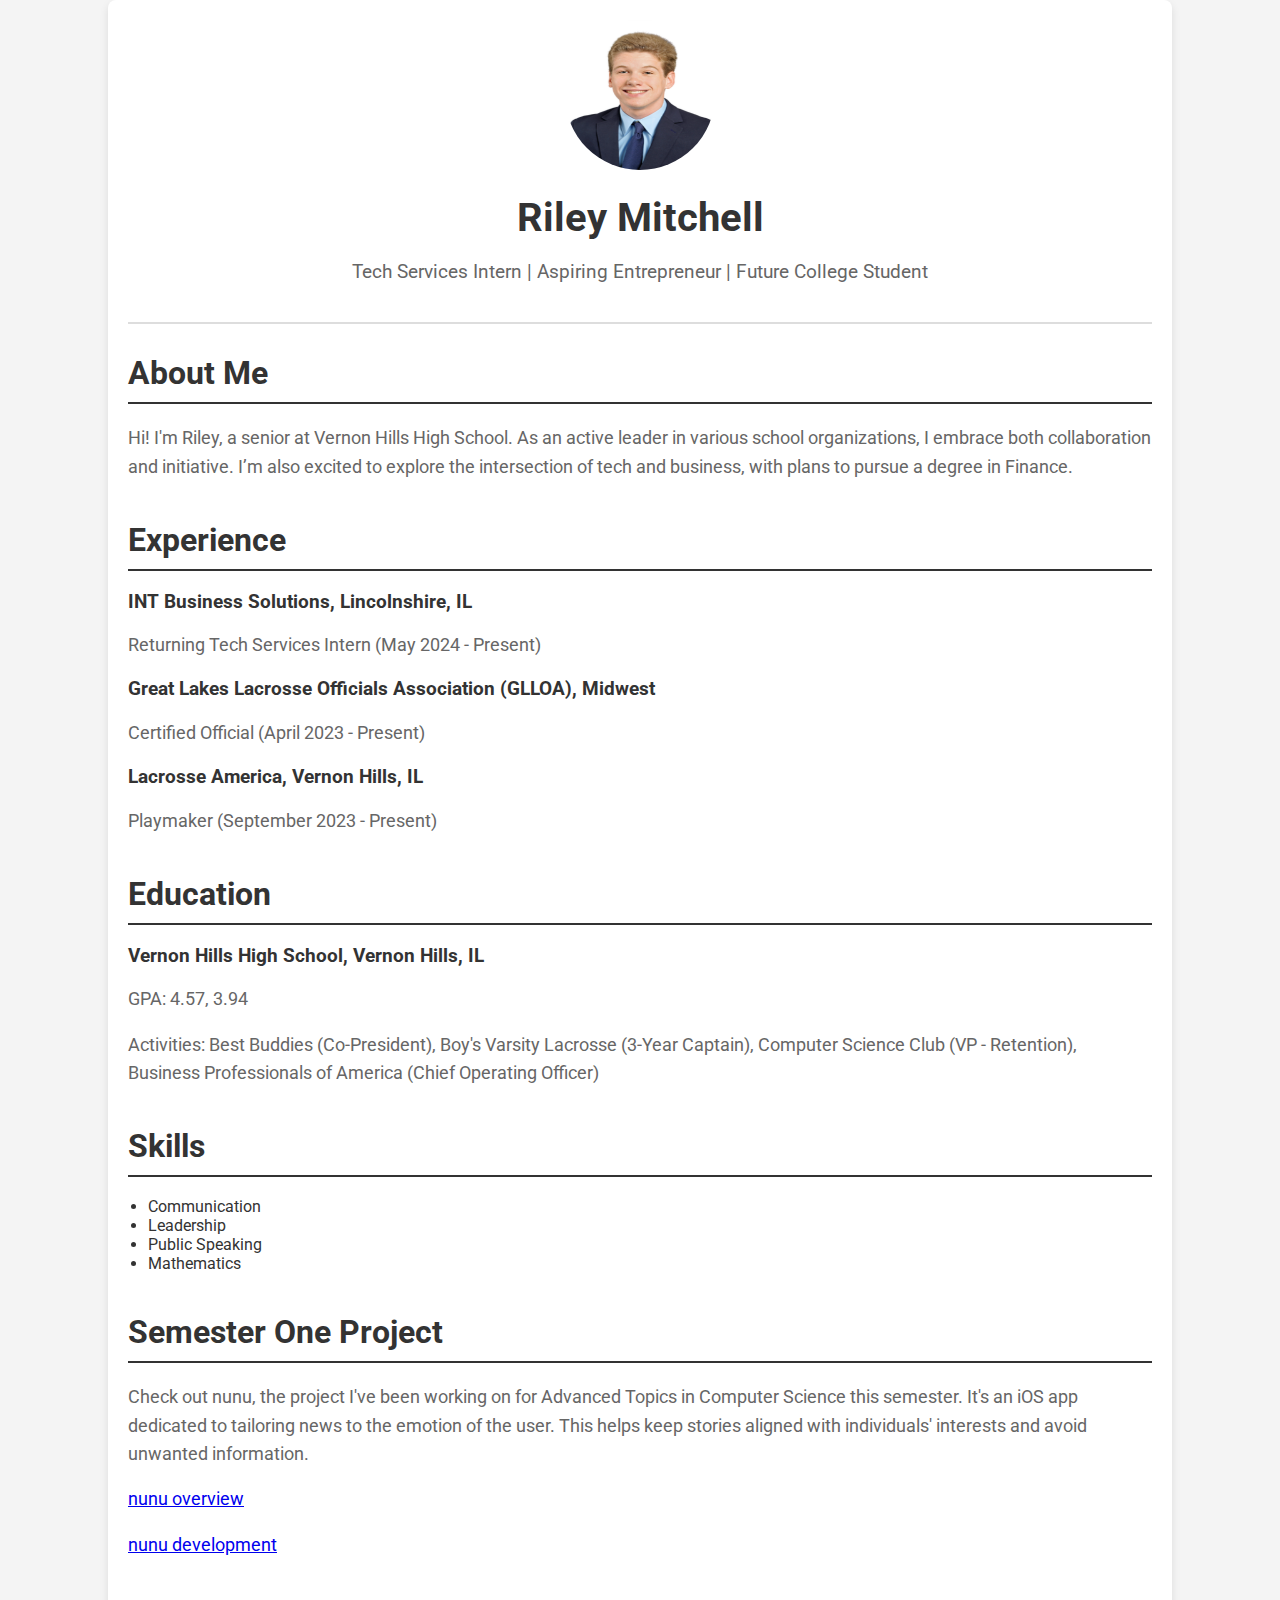
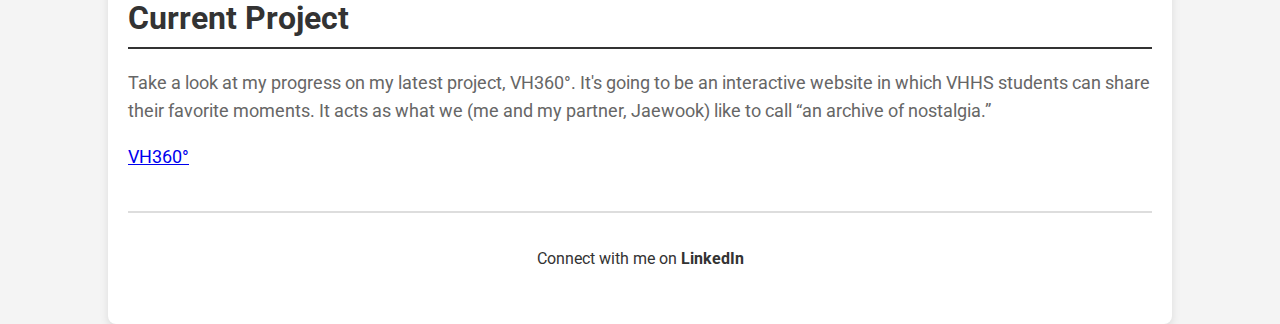
==== index.html @ 80920b5d "Update index.html" ====
<!DOCTYPE html>
<html lang="en">
<head>
    <meta charset="UTF-8">
    <meta name="viewport" content="width=device-width, initial-scale=1.0">
    <title>Riley Mitchell - Portfolio</title>
    <link href="https://fonts.googleapis.com/css2?family=Roboto:wght@400;700&display=swap" rel="stylesheet">
    <style>
        body {
            font-family: 'Roboto', sans-serif;
            margin: 0;
            padding: 0;
            background-color: #f4f4f4;
            color: #333;
        }
        .container {
            width: 80%;
            max-width: 1200px;
            margin: 0 auto;
            padding: 20px;
            background: #fff;
            box-shadow: 0 4px 8px rgba(0, 0, 0, 0.1);
            border-radius: 8px;
        }
        .header {
            text-align: center;
            padding-bottom: 20px;
            border-bottom: 2px solid #ddd;
        }
        .header img {
            border-radius: 50%;
            width: 150px;
            height: 150px;
        }
        .header h1 {
            margin: 20px 0 10px;
            font-size: 2.5em;
            color: #333;
        }
        .header p {
            font-size: 1.2em;
            color: #666;
        }
        .content {
            margin-top: 30px;
        }
        .section {
            margin-bottom: 40px;
        }
        .section h2 {
            font-size: 2em;
            margin-bottom: 20px;
            color: #333;
            border-bottom: 2px solid #333;
            padding-bottom: 10px;
        }
        .section p {
            font-size: 1.1em;
            line-height: 1.6;
            color: #666;
        }
        .section ul {
            padding-left: 20px;
        }
        .footer {
            text-align: center;
            padding: 20px;
            border-top: 2px solid #ddd;
        }
        .footer a {
            text-decoration: none;
            color: #333;
            font-weight: 700;
        }
        .footer a:hover {
            color: #0073b1; /* LinkedIn blue */
        }
    </style>
</head>
<body>

    <div class="container">
        <div class="header">
            <img src="Headshot.png" alt="Riley Mitchell">
            <h1>Riley Mitchell</h1>
            <p>Tech Services Intern | Aspiring Entrepreneur | Future College Student</p>
        </div>

        <div class="content">
            <div class="section">
                <h2>About Me</h2>
                <p>Hi! I'm Riley, a senior at Vernon Hills High School. As an active leader in various school organizations, I embrace both collaboration and initiative. I’m also excited to explore the intersection of tech and business, with plans to pursue a degree in Finance.</p>
            </div>

            <div class="section">
                <h2>Experience</h2>
                <h3>INT Business Solutions, Lincolnshire, IL</h3>
                <p>Returning Tech Services Intern (May 2024 - Present)</p>
                <h3>Great Lakes Lacrosse Officials Association (GLLOA), Midwest</h3>
                <p>Certified Official (April 2023 - Present)</p>
                <h3>Lacrosse America, Vernon Hills, IL</h3>
                <p>Playmaker (September 2023 - Present)</p>
            </div>

            <div class="section">
                <h2>Education</h2>
                <h3>Vernon Hills High School, Vernon Hills, IL</h3>
                <p>GPA: 4.57, 3.94</p>
                <p>Activities: Best Buddies (Co-President), Boy's Varsity Lacrosse (3-Year Captain),
                     Computer Science Club (VP - Retention), Business Professionals of America (Chief Operating Officer)</p>
            </div>

            <div class="section">
                <h2>Skills</h2>
                <ul>
                    <li>Communication</li>
                    <li>Leadership</li>
                    <li>Public Speaking</li>
                    <li>Mathematics</li>
                </ul>
            </div>

            <div class="section">
                <h2>Semester One Project</h2>
                <p>Check out nunu, the project I've been working on for Advanced Topics in Computer Science this semester. It's an iOS app dedicated to tailoring news to the emotion of the user. This helps keep stories aligned with individuals' interests and avoid unwanted information.</p>
                <p><a href="overview.html" target="_blank">nunu overview</a></p>
                <p><a href="development.html" target="_blank">nunu development</a></p>
            </div>

            <div class="section">
                <h2>Current Project</h2>
                <p>Take a look at my progress on my latest project, VH360°. It's going to be an interactive website in which VHHS students can share their favorite moments. It acts as what we (me and my partner, Jaewook) like to call “an archive of nostalgia.”</p>
                <p><a href="360.html" target="_blank">VH360°</a></p>
            </div>
        </div>

        <div class="footer">
            <p>Connect with me on <a href="https://www.linkedin.com/in/iamrileymitchell" target="_blank">LinkedIn</a></p>
        </div>

    </div>

</body>
</html>
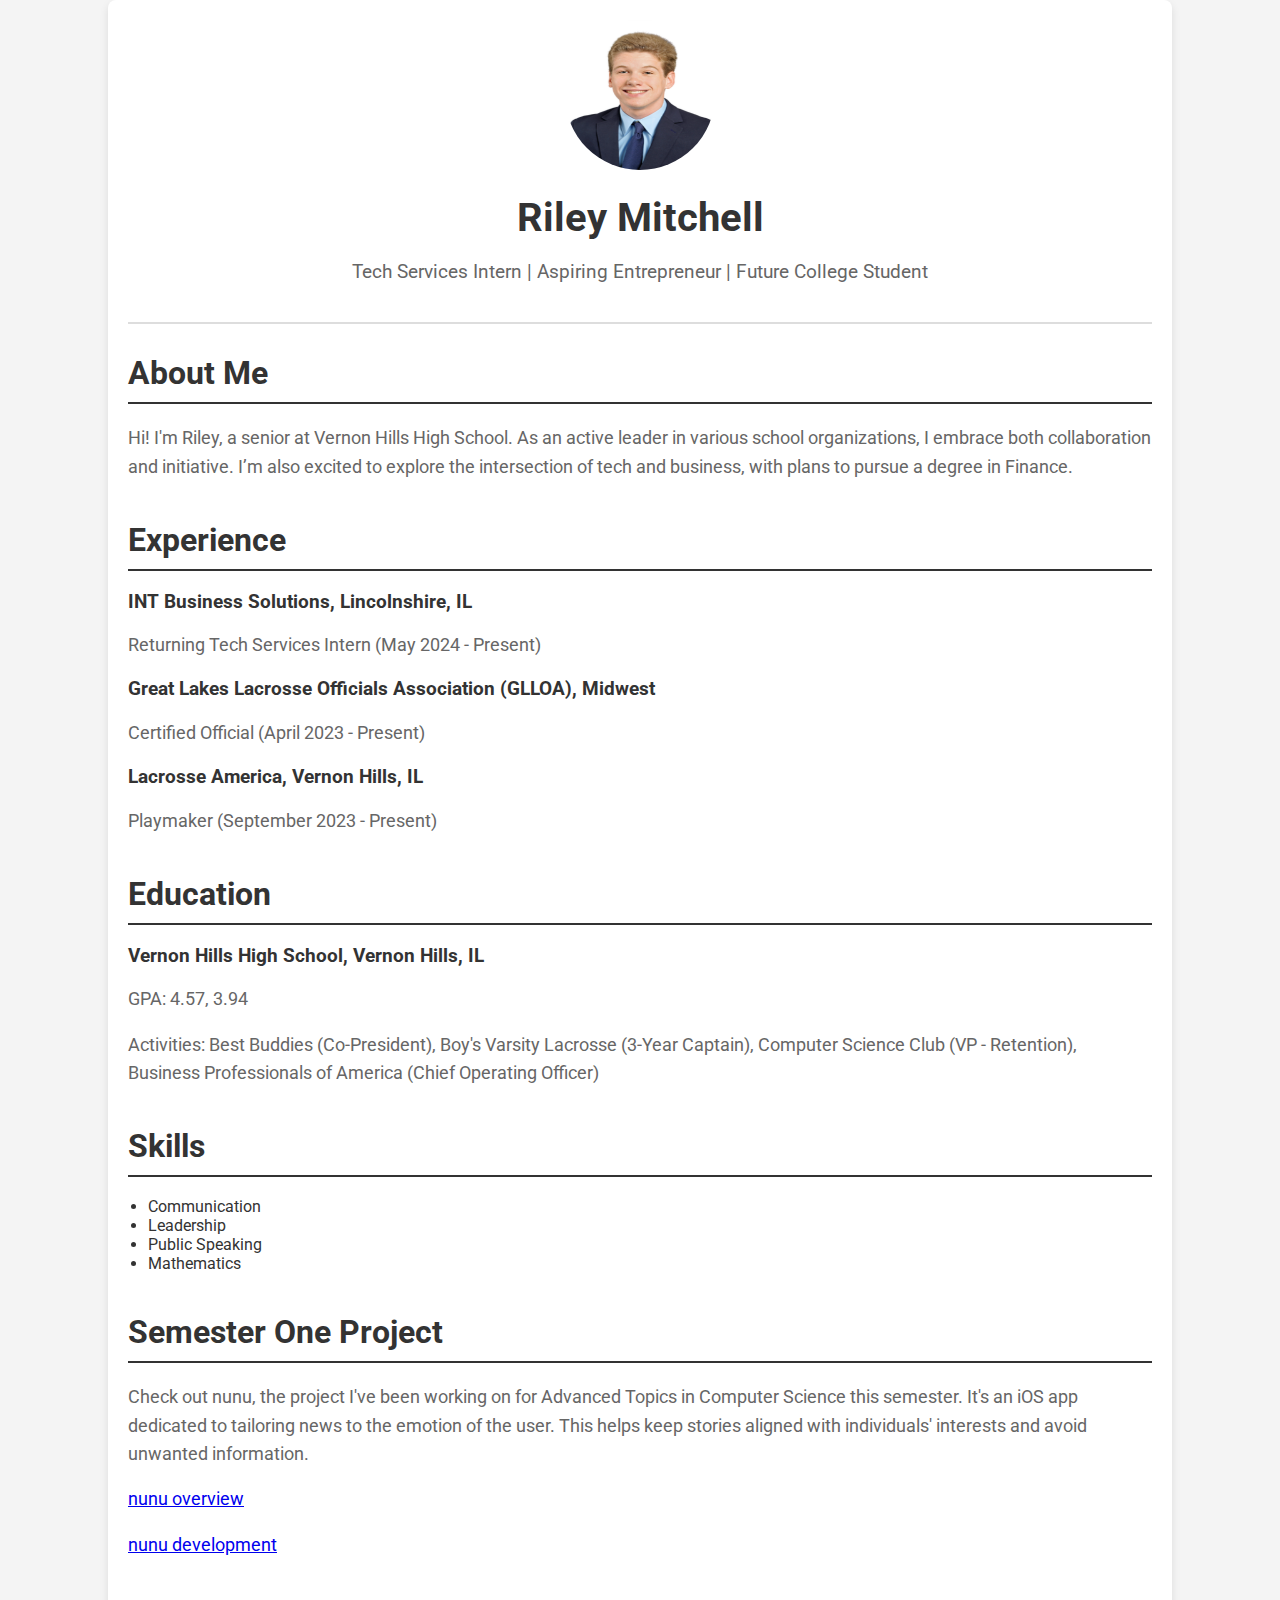
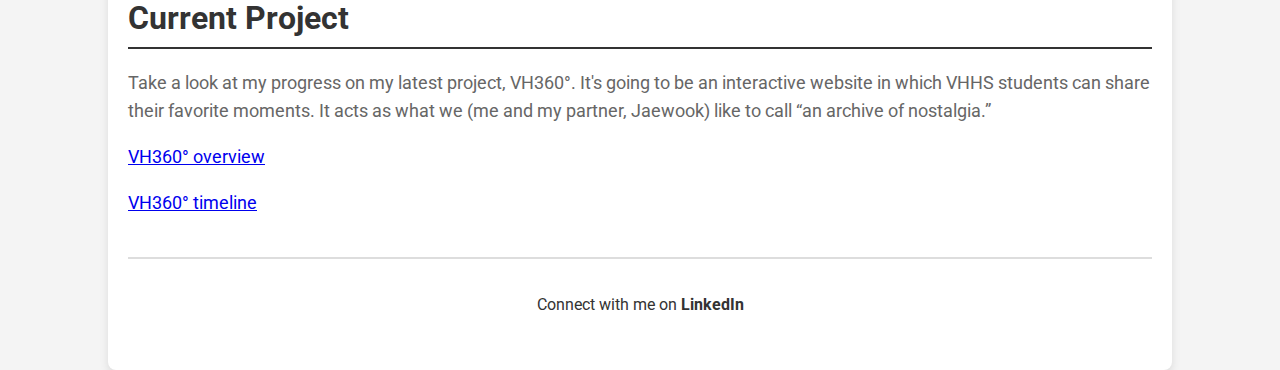
==== commit e01b24c9: "Update index.html" ====
--- a/index.html
+++ b/index.html
@@ -130,7 +130,8 @@
             <div class="section">
                 <h2>Current Project</h2>
                 <p>Take a look at my progress on my latest project, VH360°. It's going to be an interactive website in which VHHS students can share their favorite moments. It acts as what we (me and my partner, Jaewook) like to call “an archive of nostalgia.”</p>
-                <p><a href="360.html" target="_blank">VH360°</a></p>
+                <p><a href="360overview.html" target="_blank">VH360° overview</a></p>
+                <p><a href="360timeline.html" target="_blank">VH360° timeline</a></p>
             </div>
         </div>
 
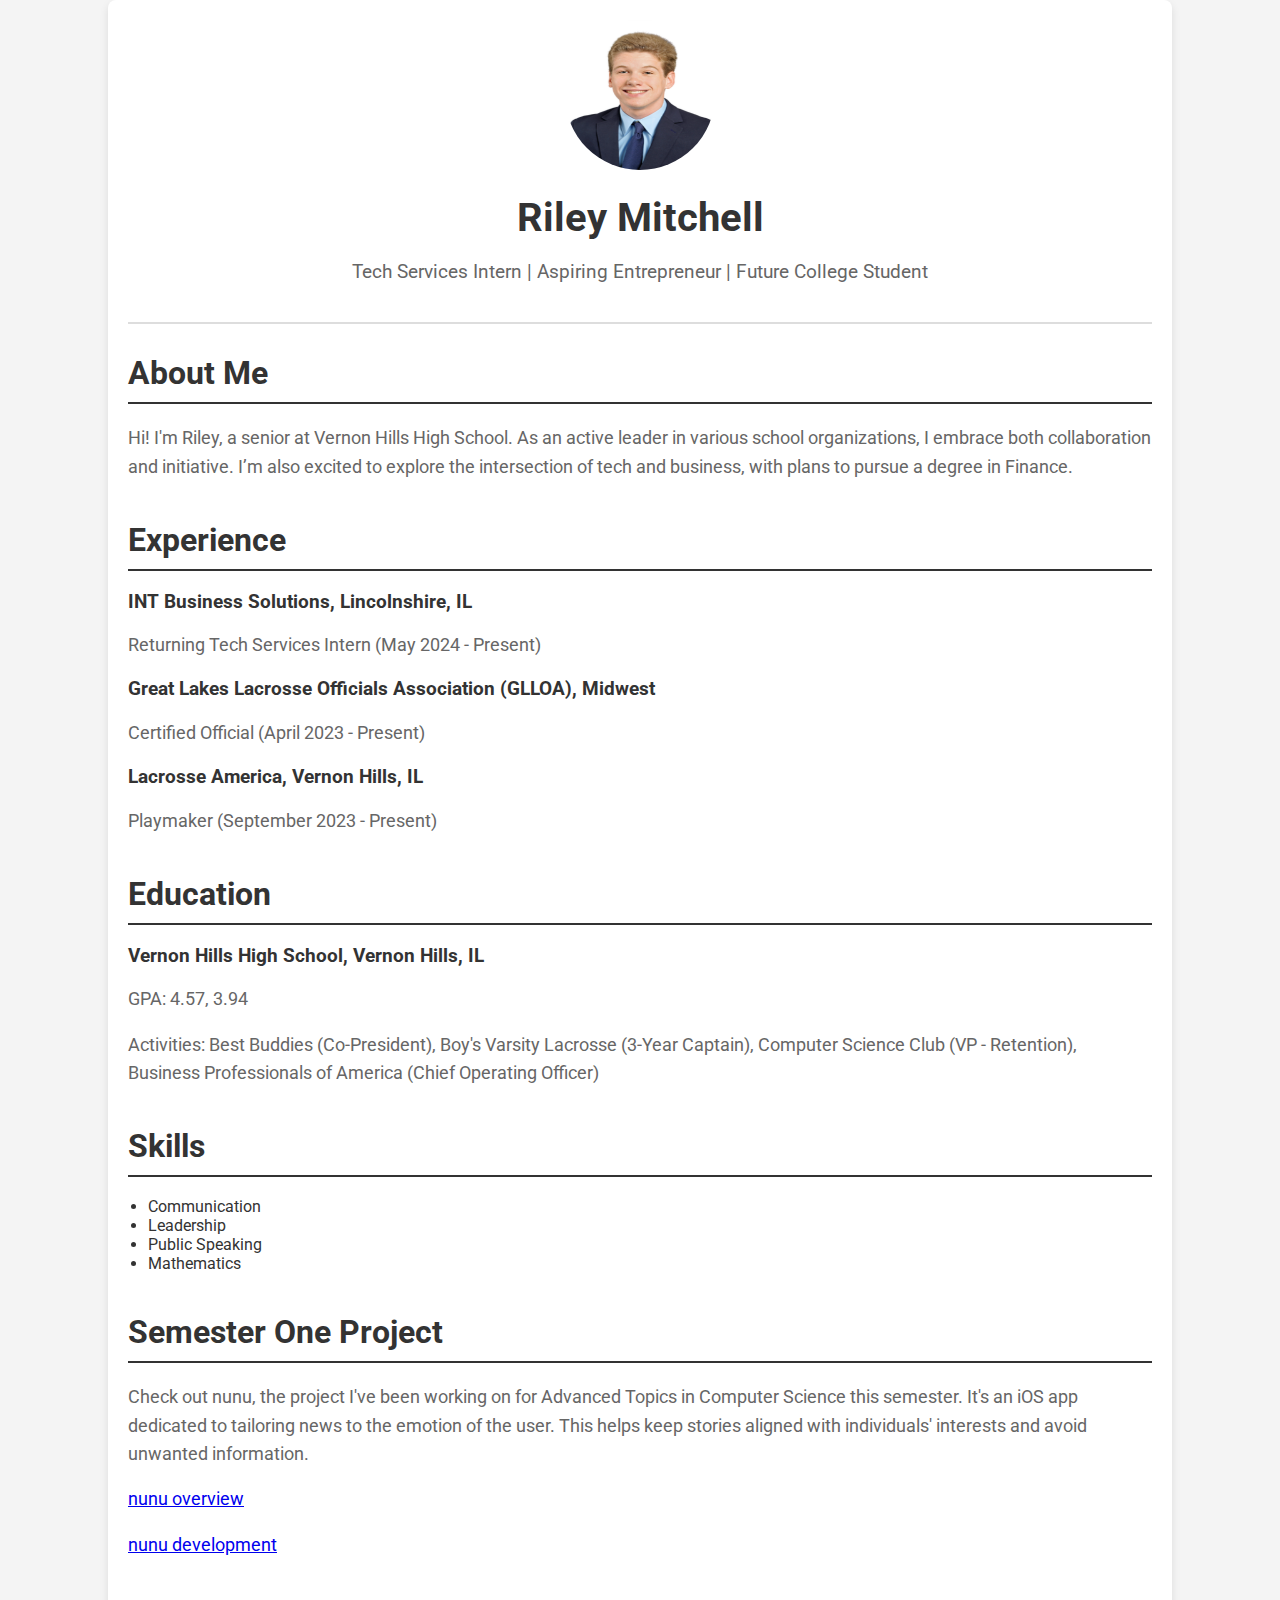
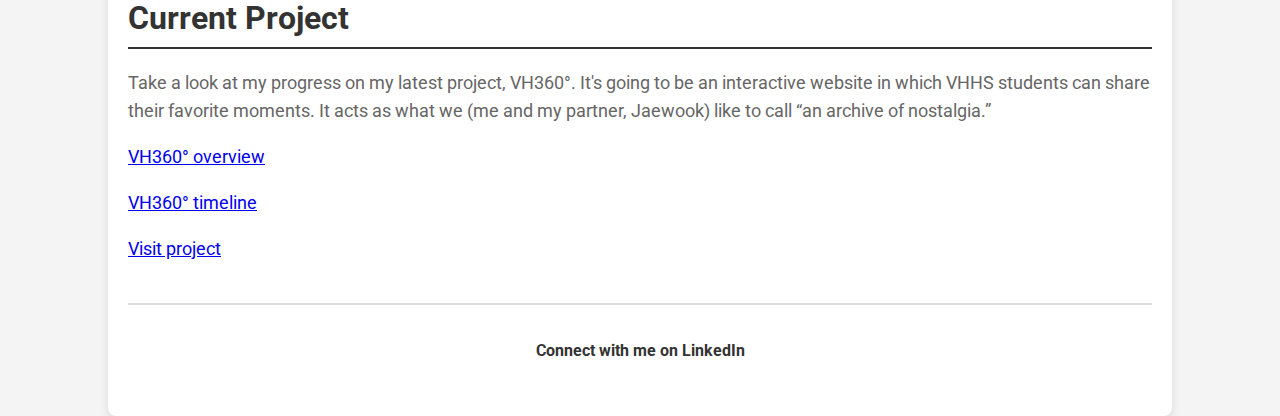
==== commit 013922bf: "Update index.html" ====
--- a/index.html
+++ b/index.html
@@ -132,6 +132,7 @@
                 <p>Take a look at my progress on my latest project, VH360°. It's going to be an interactive website in which VHHS students can share their favorite moments. It acts as what we (me and my partner, Jaewook) like to call “an archive of nostalgia.”</p>
                 <p><a href="360overview.html" target="_blank">VH360° overview</a></p>
                 <p><a href="360timeline.html" target="_blank">VH360° timeline</a></p>
+                <p><a href="https://riley-mitchell.github.io/VH-360-degrees/">Visit project</p>
             </div>
         </div>
 
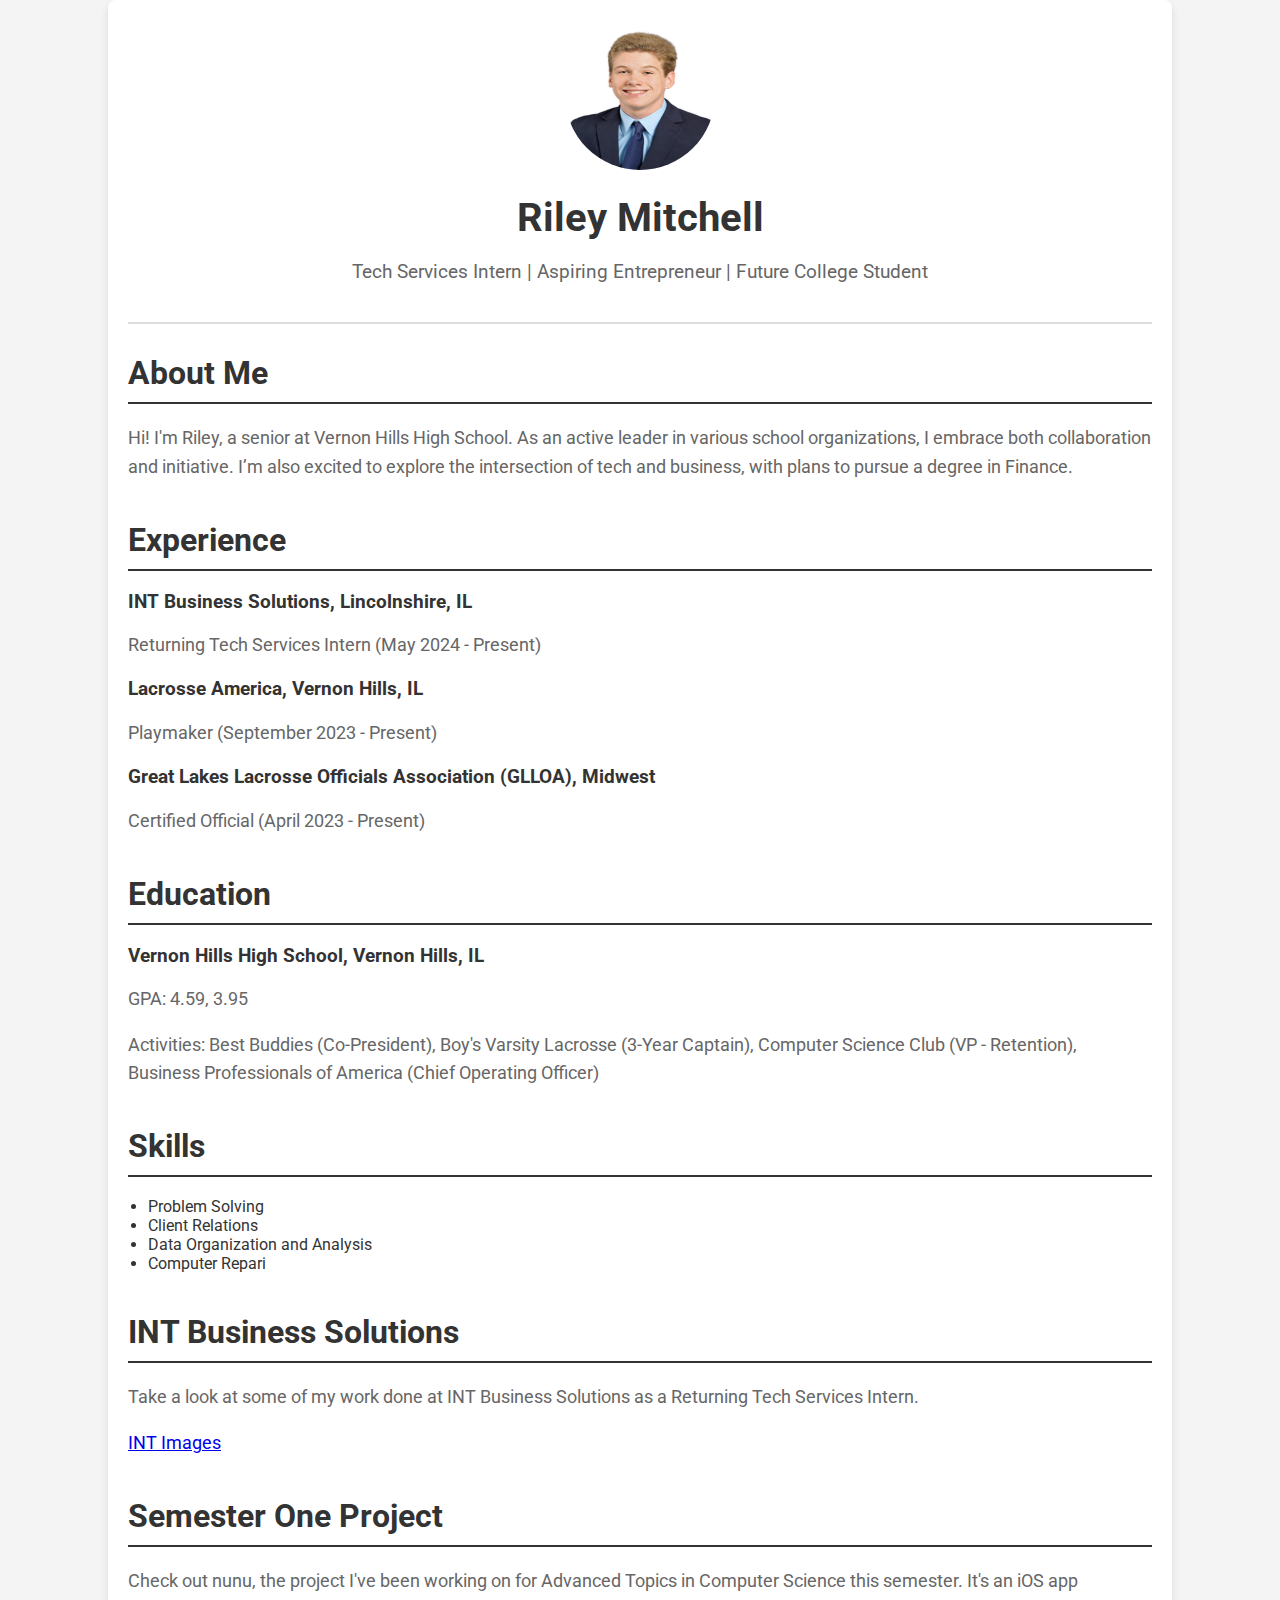
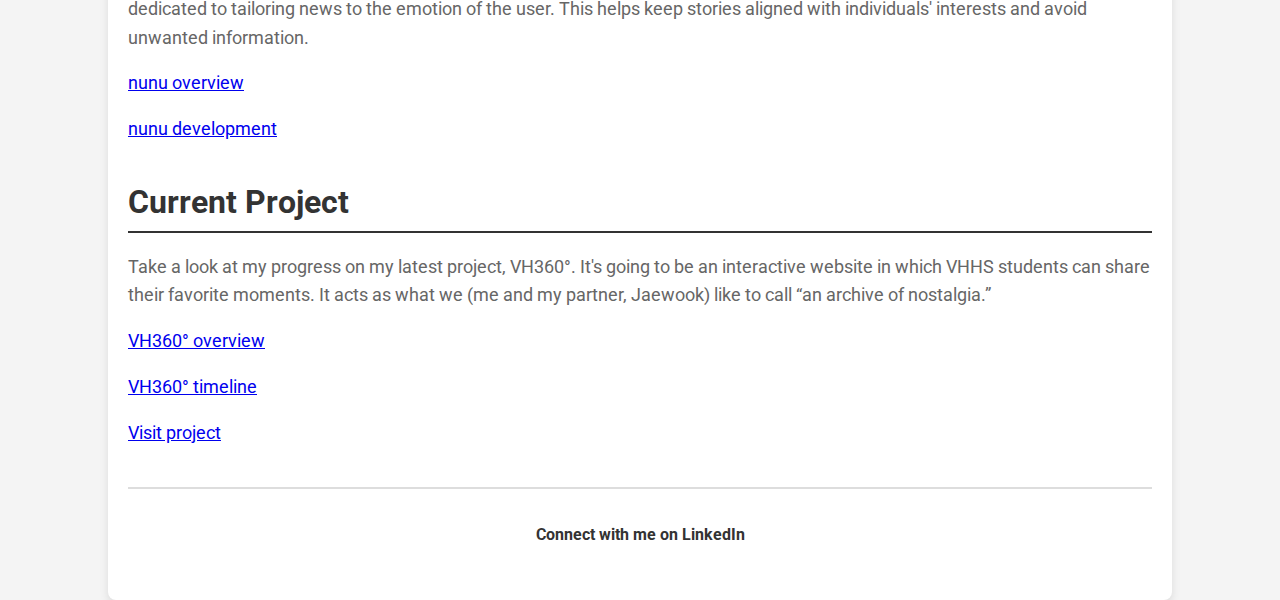
==== commit 4dddb612: "Update index.html" ====
--- a/index.html
+++ b/index.html
@@ -96,16 +96,16 @@
                 <h2>Experience</h2>
                 <h3>INT Business Solutions, Lincolnshire, IL</h3>
                 <p>Returning Tech Services Intern (May 2024 - Present)</p>
+                <h3>Lacrosse America, Vernon Hills, IL</h3>
+                <p>Playmaker (September 2023 - Present)</p>
                 <h3>Great Lakes Lacrosse Officials Association (GLLOA), Midwest</h3>
                 <p>Certified Official (April 2023 - Present)</p>
-                <h3>Lacrosse America, Vernon Hills, IL</h3>
-                <p>Playmaker (September 2023 - Present)</p>
             </div>
 
             <div class="section">
                 <h2>Education</h2>
                 <h3>Vernon Hills High School, Vernon Hills, IL</h3>
-                <p>GPA: 4.57, 3.94</p>
+                <p>GPA: 4.59, 3.95</p>
                 <p>Activities: Best Buddies (Co-President), Boy's Varsity Lacrosse (3-Year Captain),
                      Computer Science Club (VP - Retention), Business Professionals of America (Chief Operating Officer)</p>
             </div>
@@ -113,11 +113,17 @@
             <div class="section">
                 <h2>Skills</h2>
                 <ul>
-                    <li>Communication</li>
-                    <li>Leadership</li>
-                    <li>Public Speaking</li>
-                    <li>Mathematics</li>
+                    <li>Problem Solving</li>
+                    <li>Client Relations</li>
+                    <li>Data Organization and Analysis</li>
+                    <li>Computer Repari</li>
                 </ul>
+            </div>
+
+            <div class="section">
+                <h2>INT Business Solutions</h2>
+                <p>Take a look at some of my work done at INT Business Solutions as a Returning Tech Services Intern.</p>
+                <p><a href="int.html" target="_blank">INT Images</a></p>
             </div>
 
             <div class="section">
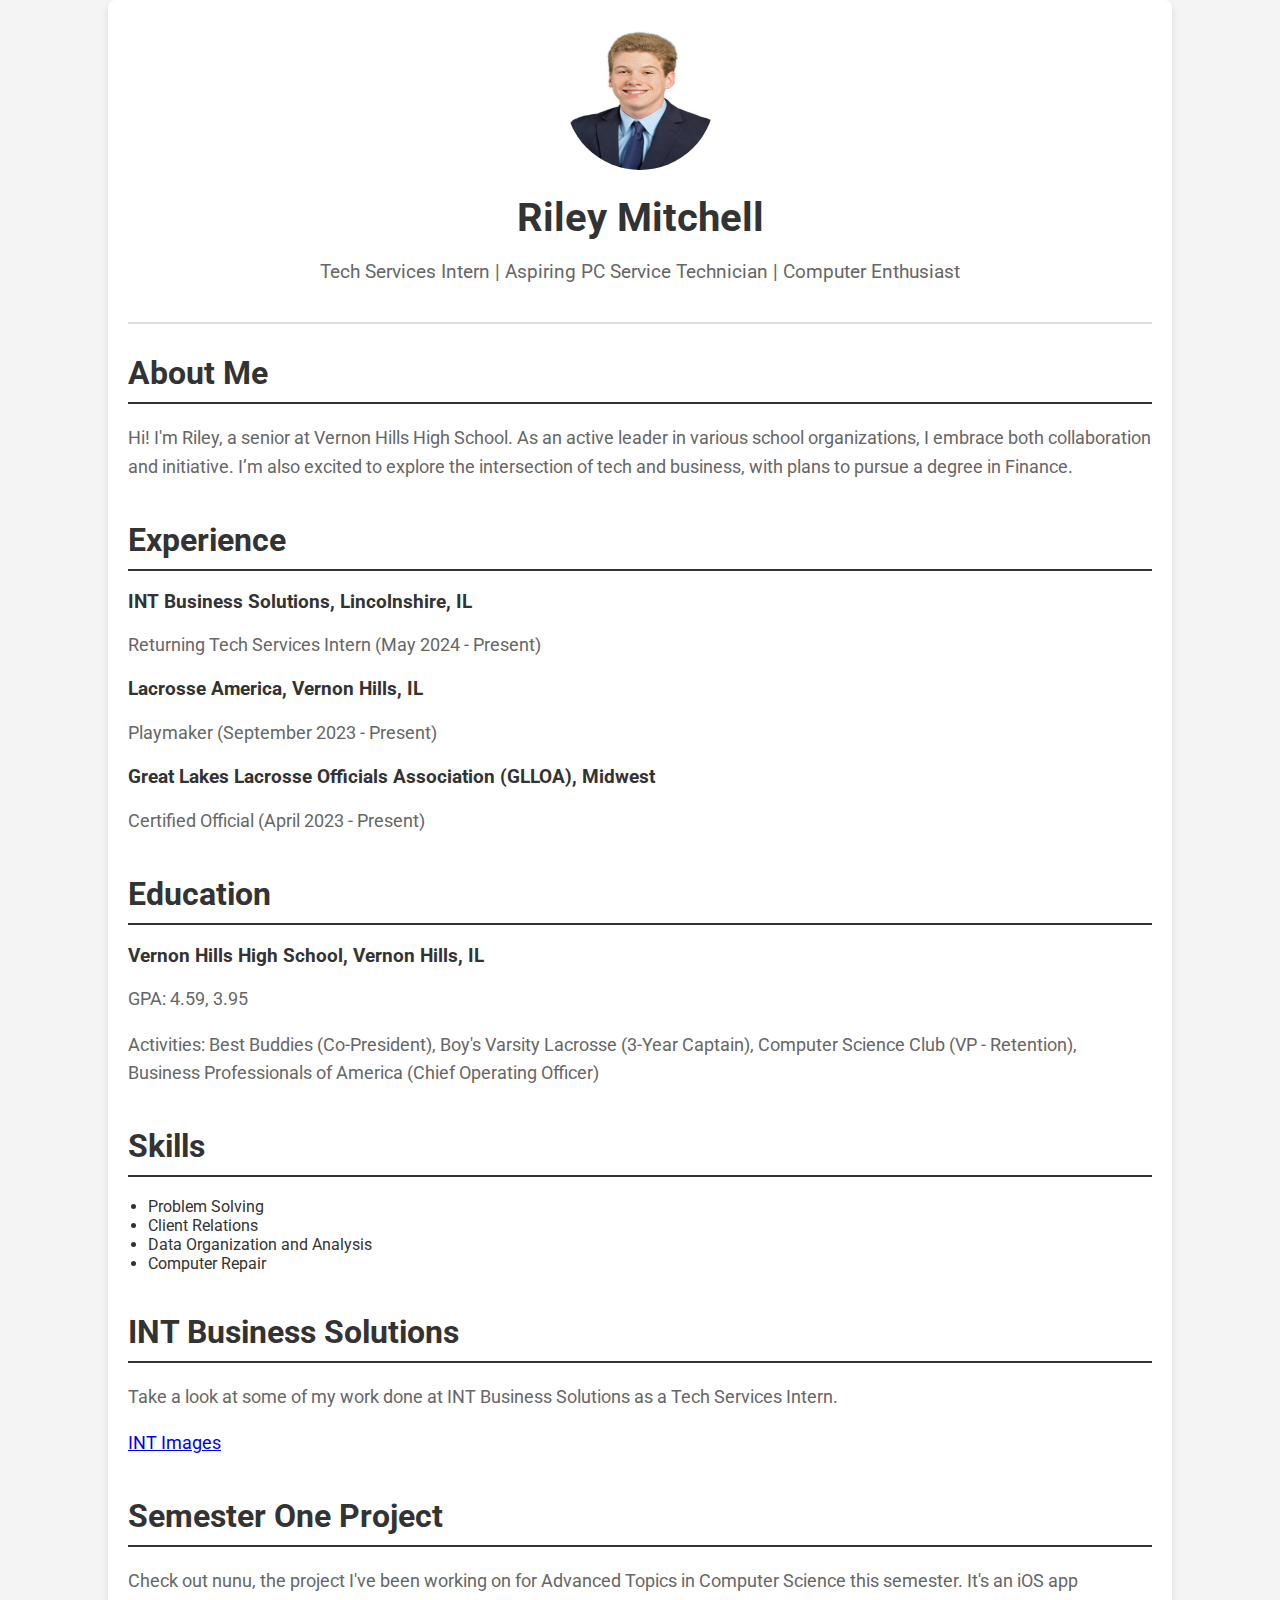
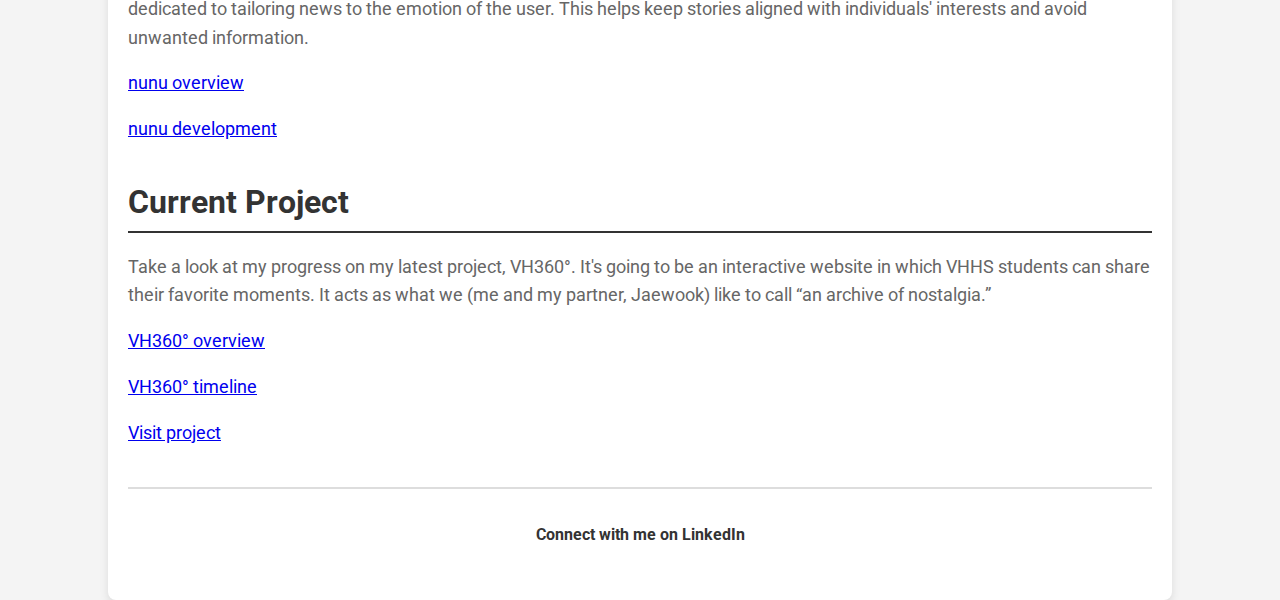
==== commit cfecb3e2: "Update index.html" ====
--- a/index.html
+++ b/index.html
@@ -83,7 +83,7 @@
         <div class="header">
             <img src="Headshot.png" alt="Riley Mitchell">
             <h1>Riley Mitchell</h1>
-            <p>Tech Services Intern | Aspiring Entrepreneur | Future College Student</p>
+            <p>Tech Services Intern | Aspiring PC Service Technician | Computer Enthusiast</p>
         </div>
 
         <div class="content">
@@ -116,13 +116,13 @@
                     <li>Problem Solving</li>
                     <li>Client Relations</li>
                     <li>Data Organization and Analysis</li>
-                    <li>Computer Repari</li>
+                    <li>Computer Repair</li>
                 </ul>
             </div>
 
             <div class="section">
                 <h2>INT Business Solutions</h2>
-                <p>Take a look at some of my work done at INT Business Solutions as a Returning Tech Services Intern.</p>
+                <p>Take a look at some of my work done at INT Business Solutions as a Tech Services Intern.</p>
                 <p><a href="int.html" target="_blank">INT Images</a></p>
             </div>
 
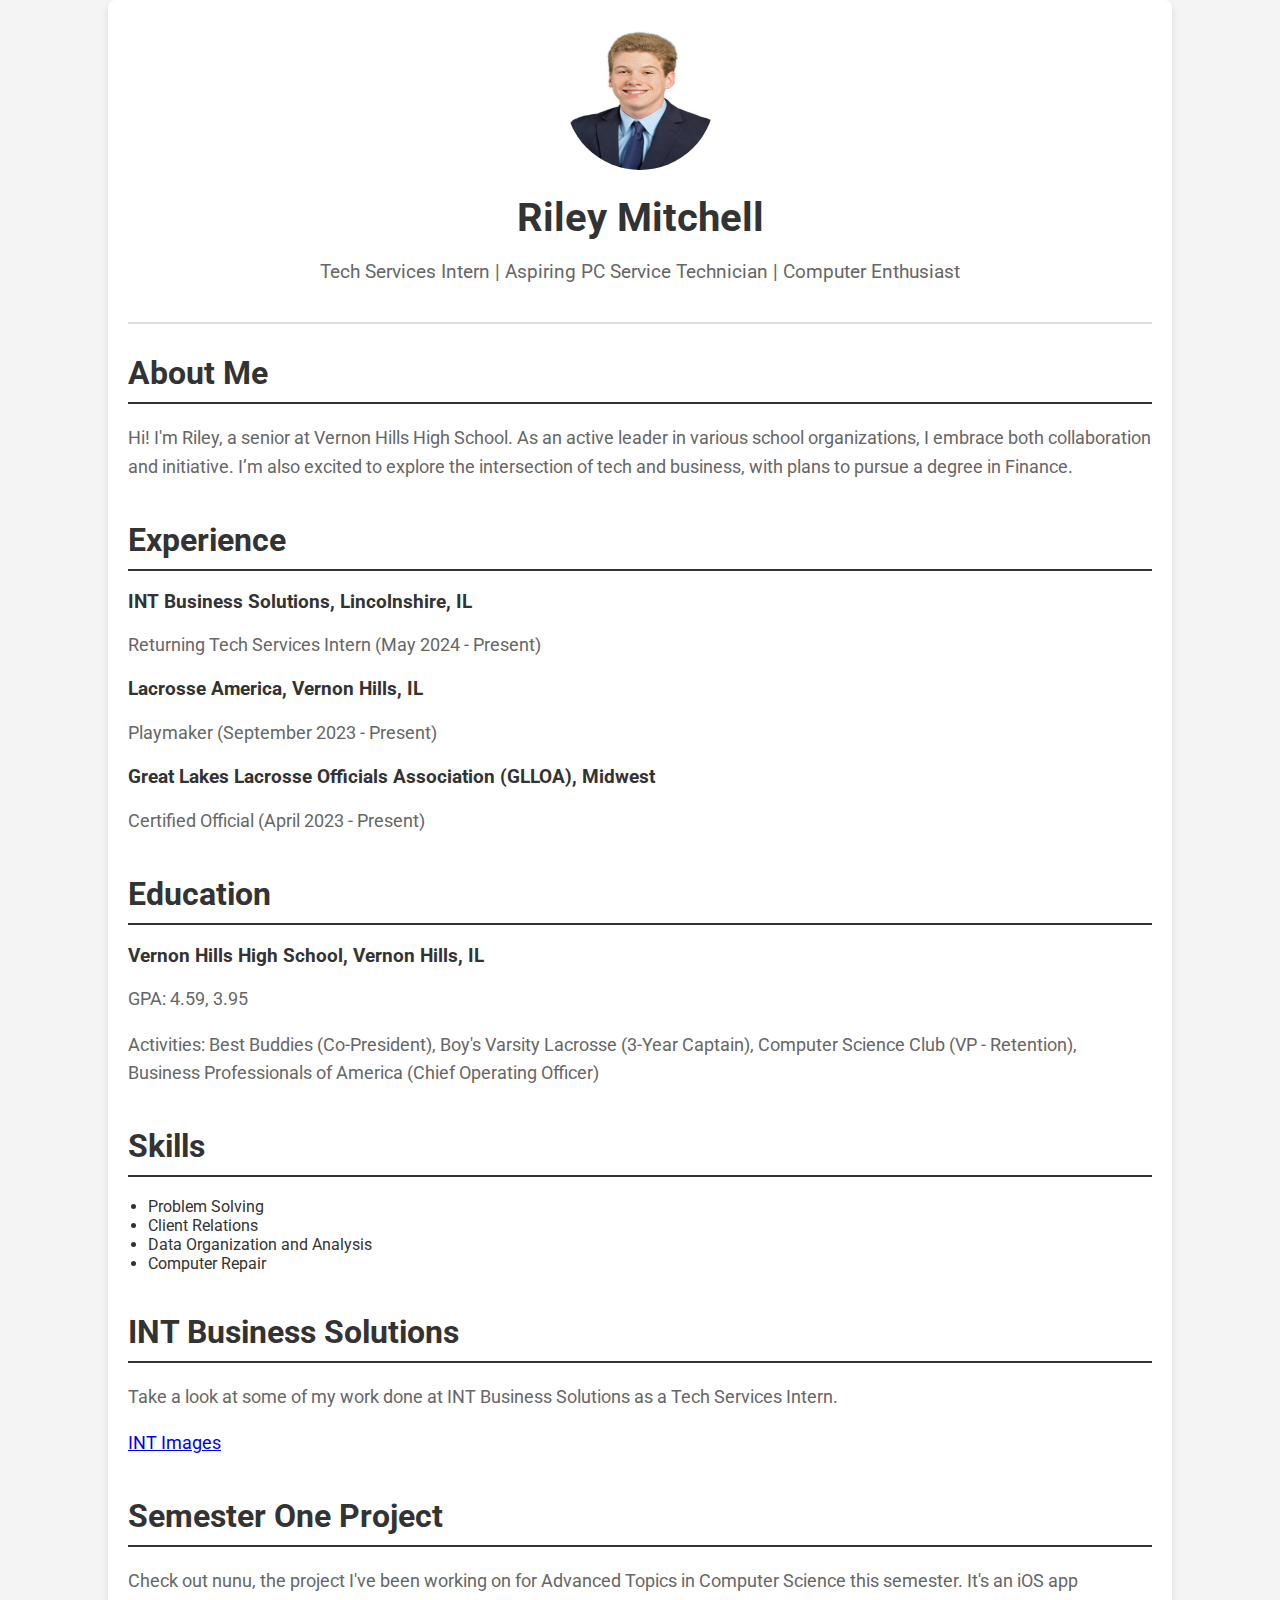
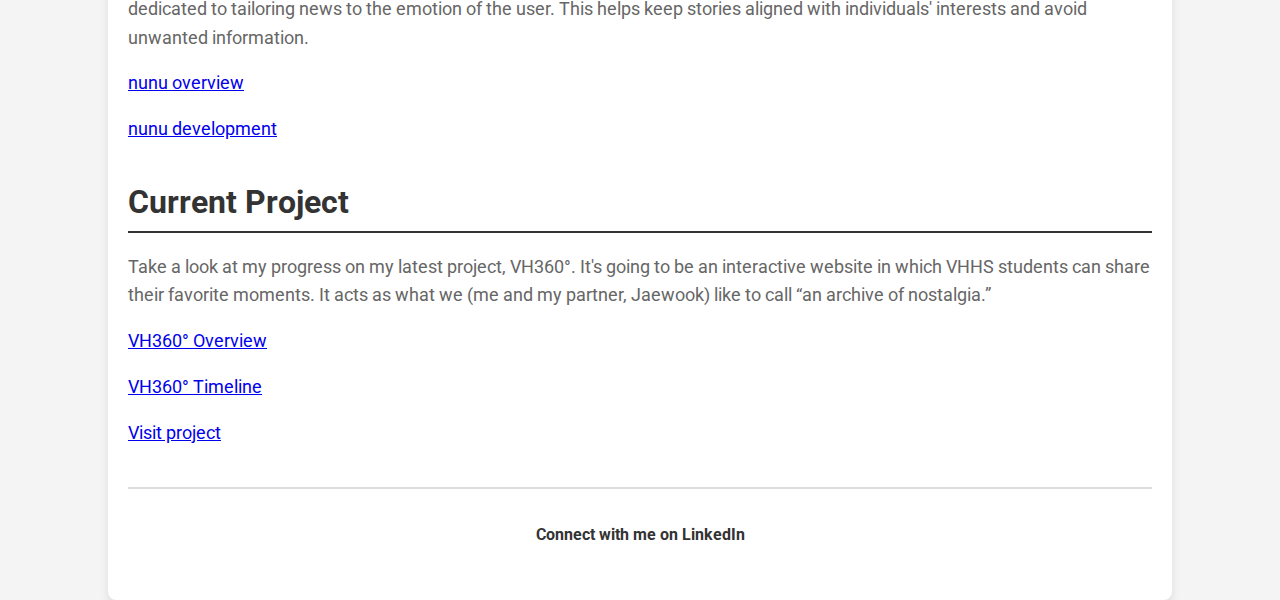
==== commit 8e676078: "Update index.html" ====
--- a/index.html
+++ b/index.html
@@ -136,8 +136,8 @@
             <div class="section">
                 <h2>Current Project</h2>
                 <p>Take a look at my progress on my latest project, VH360°. It's going to be an interactive website in which VHHS students can share their favorite moments. It acts as what we (me and my partner, Jaewook) like to call “an archive of nostalgia.”</p>
-                <p><a href="360overview.html" target="_blank">VH360° overview</a></p>
-                <p><a href="360timeline.html" target="_blank">VH360° timeline</a></p>
+                <p><a href="360overview.html" target="_blank">VH360° Overview</a></p>
+                <p><a href="360timeline.html" target="_blank">VH360° Timeline</a></p>
                 <p><a href="https://riley-mitchell.github.io/VH-360-degrees/">Visit project</p>
             </div>
         </div>
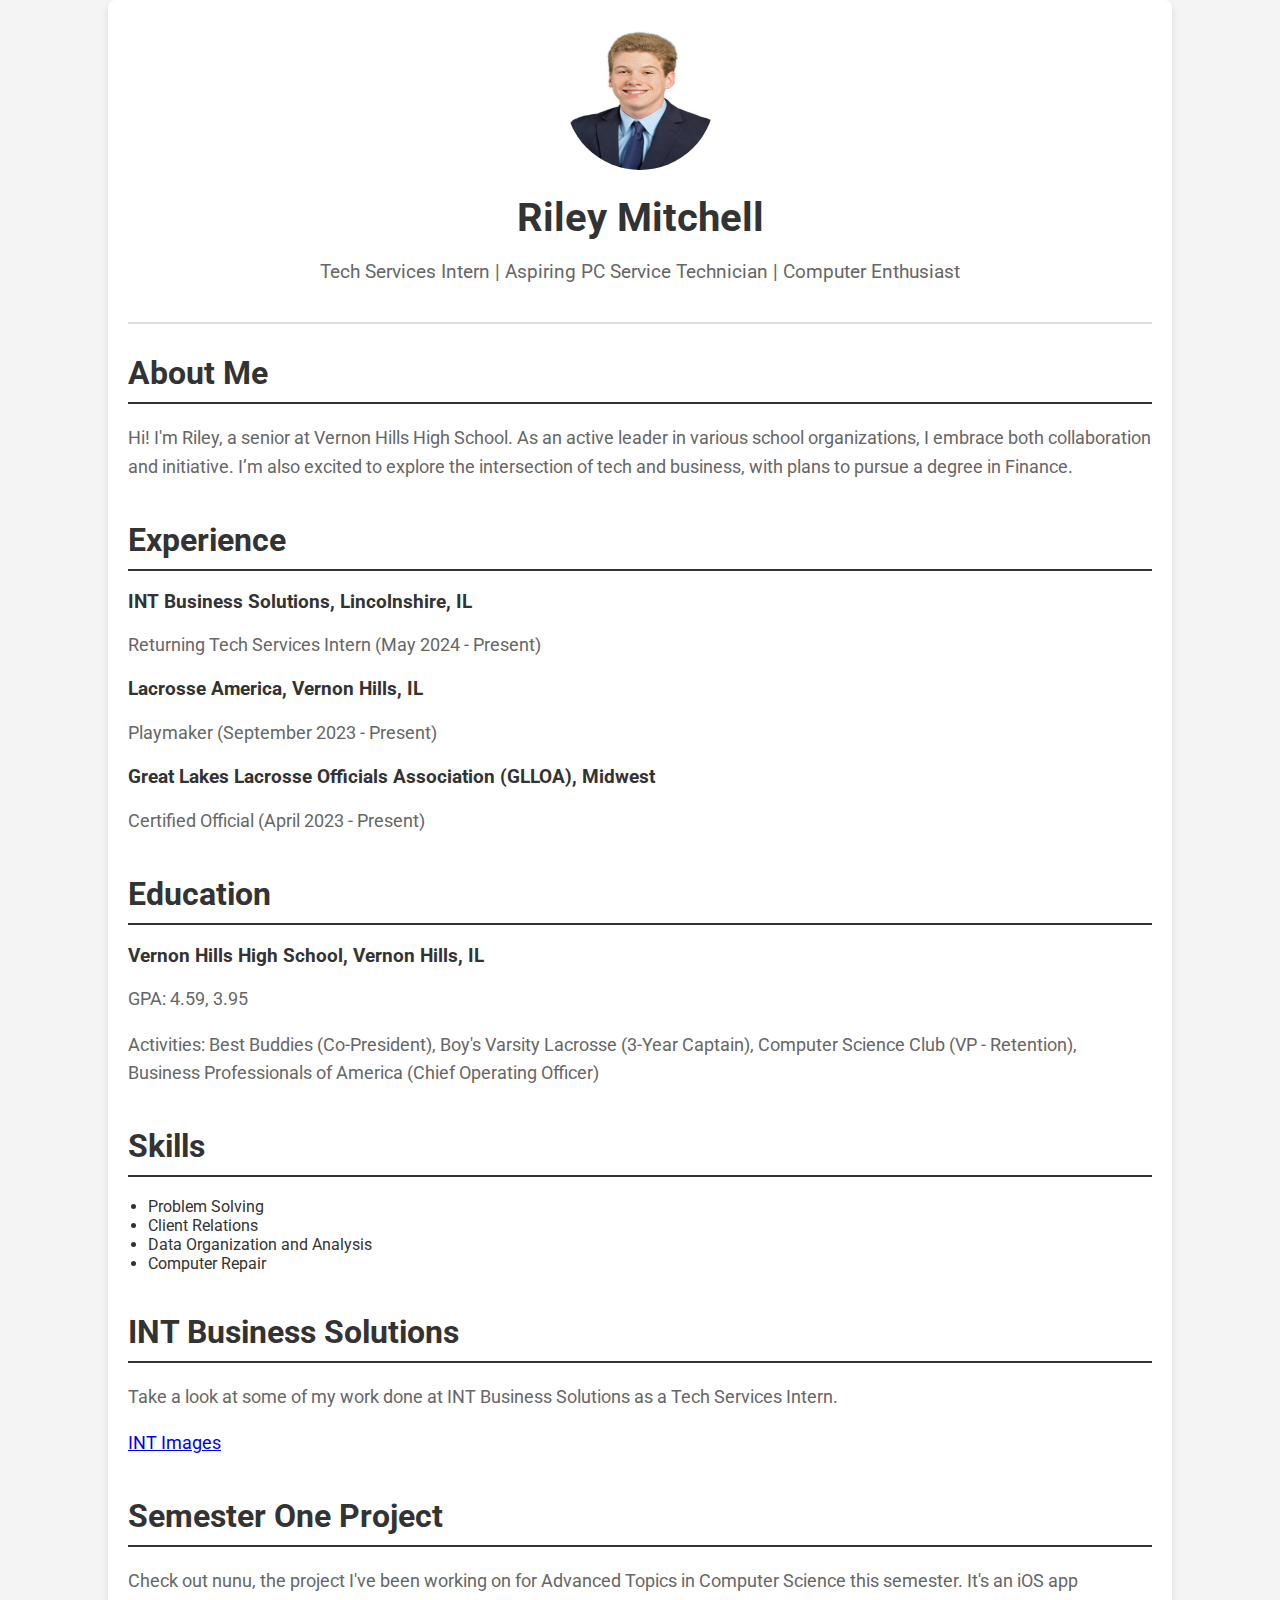
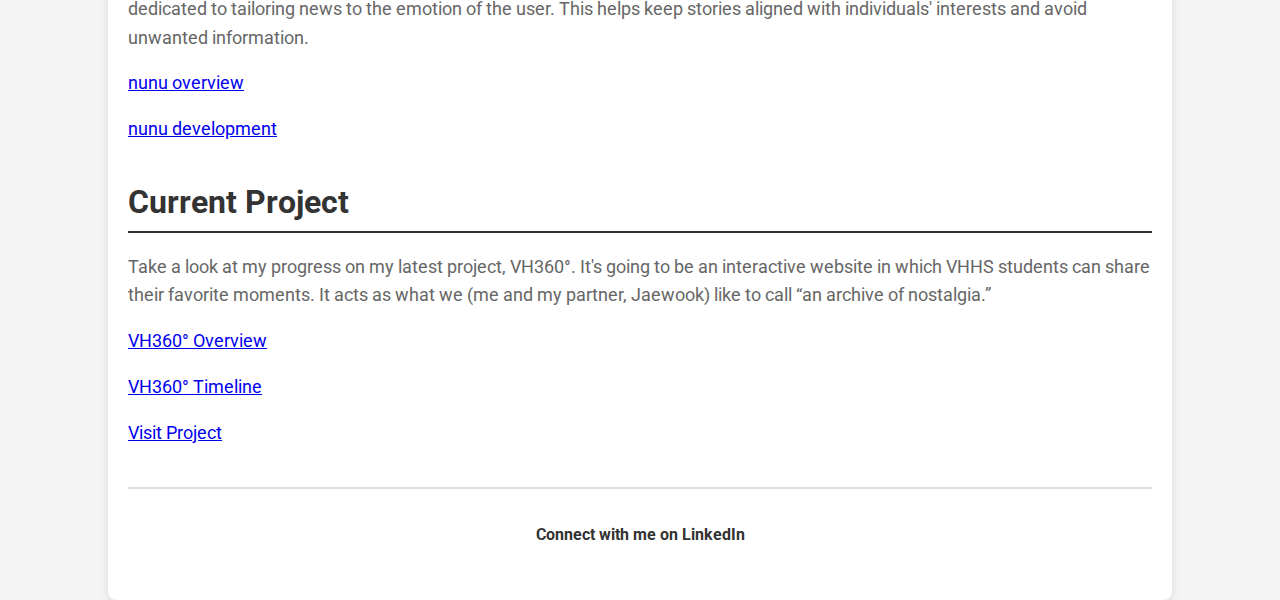
==== commit dac17c33: "Update index.html" ====
--- a/index.html
+++ b/index.html
@@ -138,7 +138,7 @@
                 <p>Take a look at my progress on my latest project, VH360°. It's going to be an interactive website in which VHHS students can share their favorite moments. It acts as what we (me and my partner, Jaewook) like to call “an archive of nostalgia.”</p>
                 <p><a href="360overview.html" target="_blank">VH360° Overview</a></p>
                 <p><a href="360timeline.html" target="_blank">VH360° Timeline</a></p>
-                <p><a href="https://riley-mitchell.github.io/VH-360-degrees/">Visit project</p>
+                <p><a href="https://riley-mitchell.github.io/VH-360-degrees/">Visit Project</p>
             </div>
         </div>
 
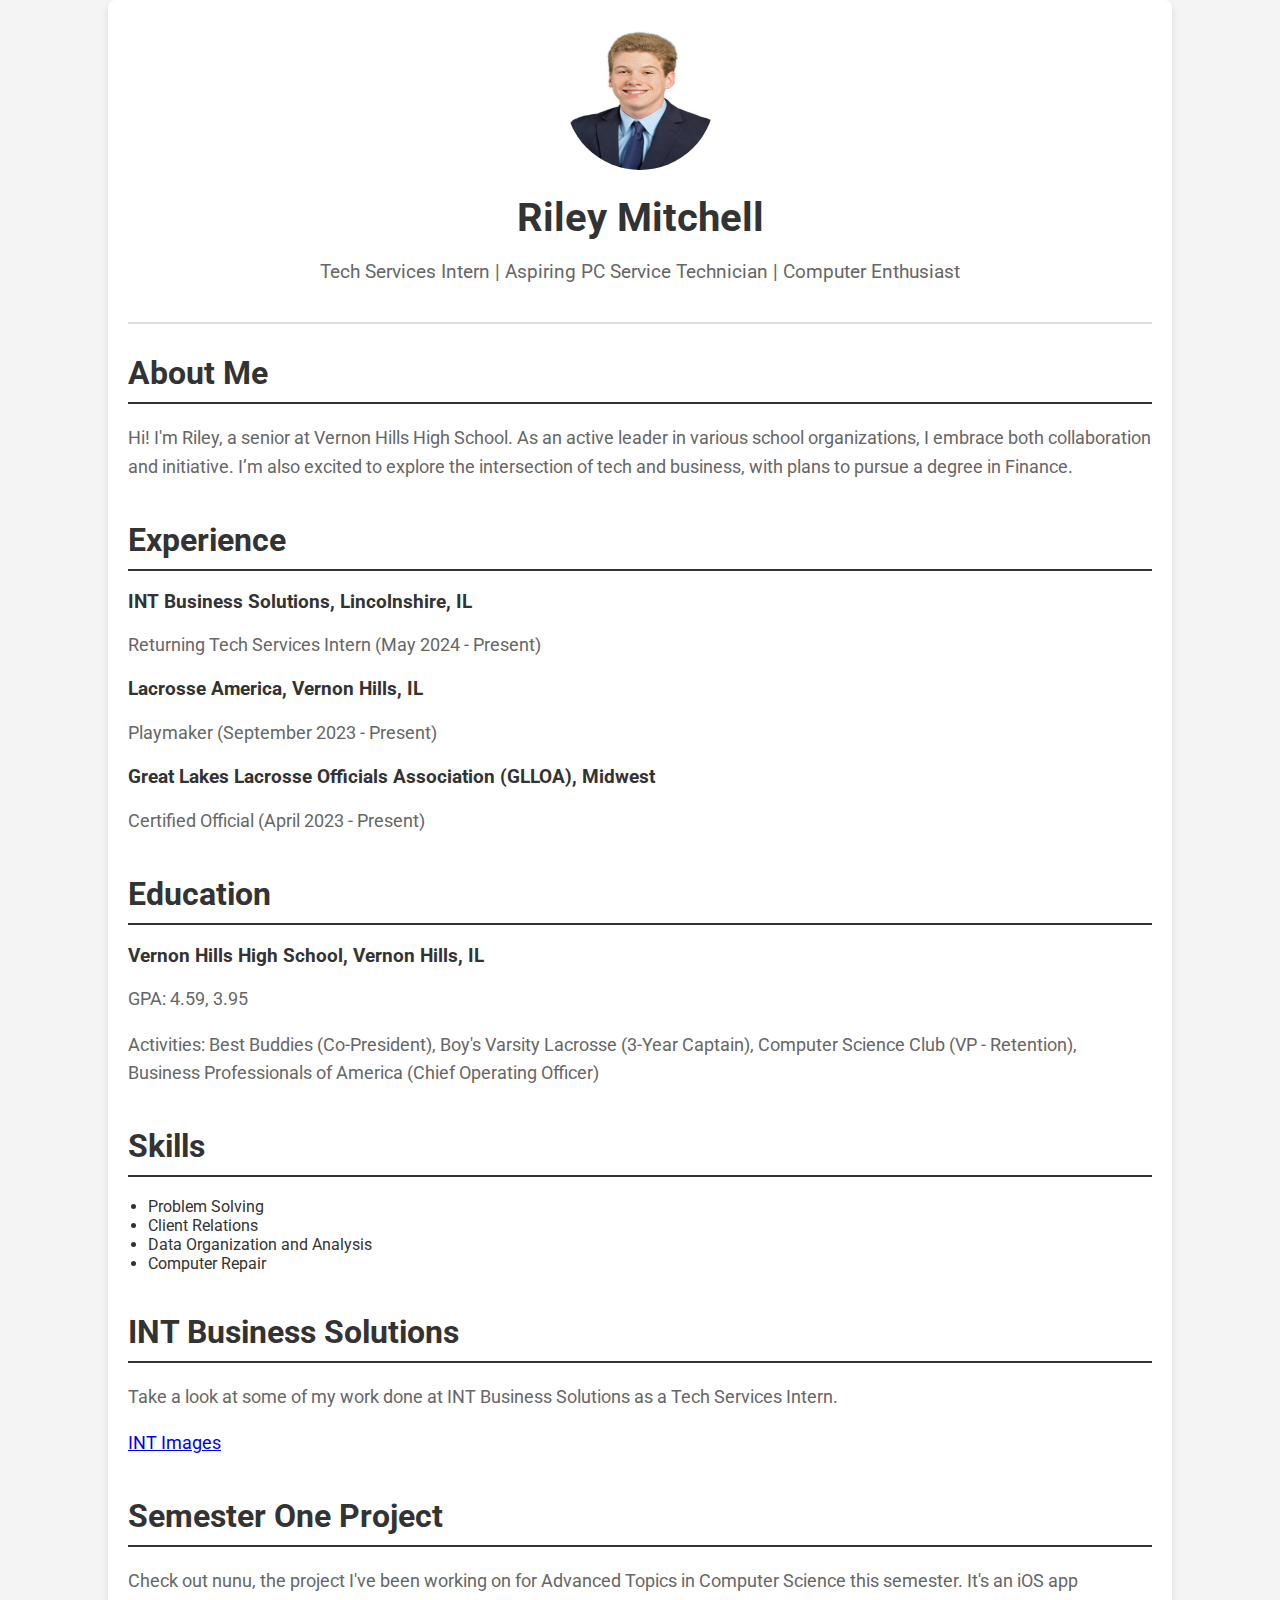
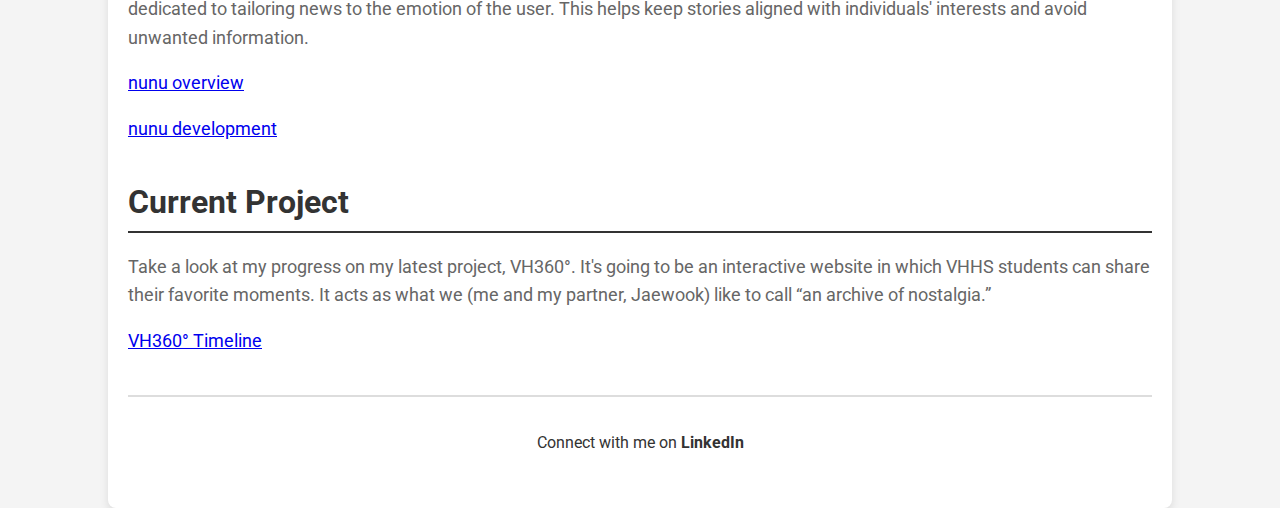
==== commit 3b85eabb: "Update index.html" ====
--- a/index.html
+++ b/index.html
@@ -136,9 +136,7 @@
             <div class="section">
                 <h2>Current Project</h2>
                 <p>Take a look at my progress on my latest project, VH360°. It's going to be an interactive website in which VHHS students can share their favorite moments. It acts as what we (me and my partner, Jaewook) like to call “an archive of nostalgia.”</p>
-                <p><a href="360overview.html" target="_blank">VH360° Overview</a></p>
                 <p><a href="360timeline.html" target="_blank">VH360° Timeline</a></p>
-                <p><a href="https://riley-mitchell.github.io/VH-360-degrees/">Visit Project</p>
             </div>
         </div>
 
